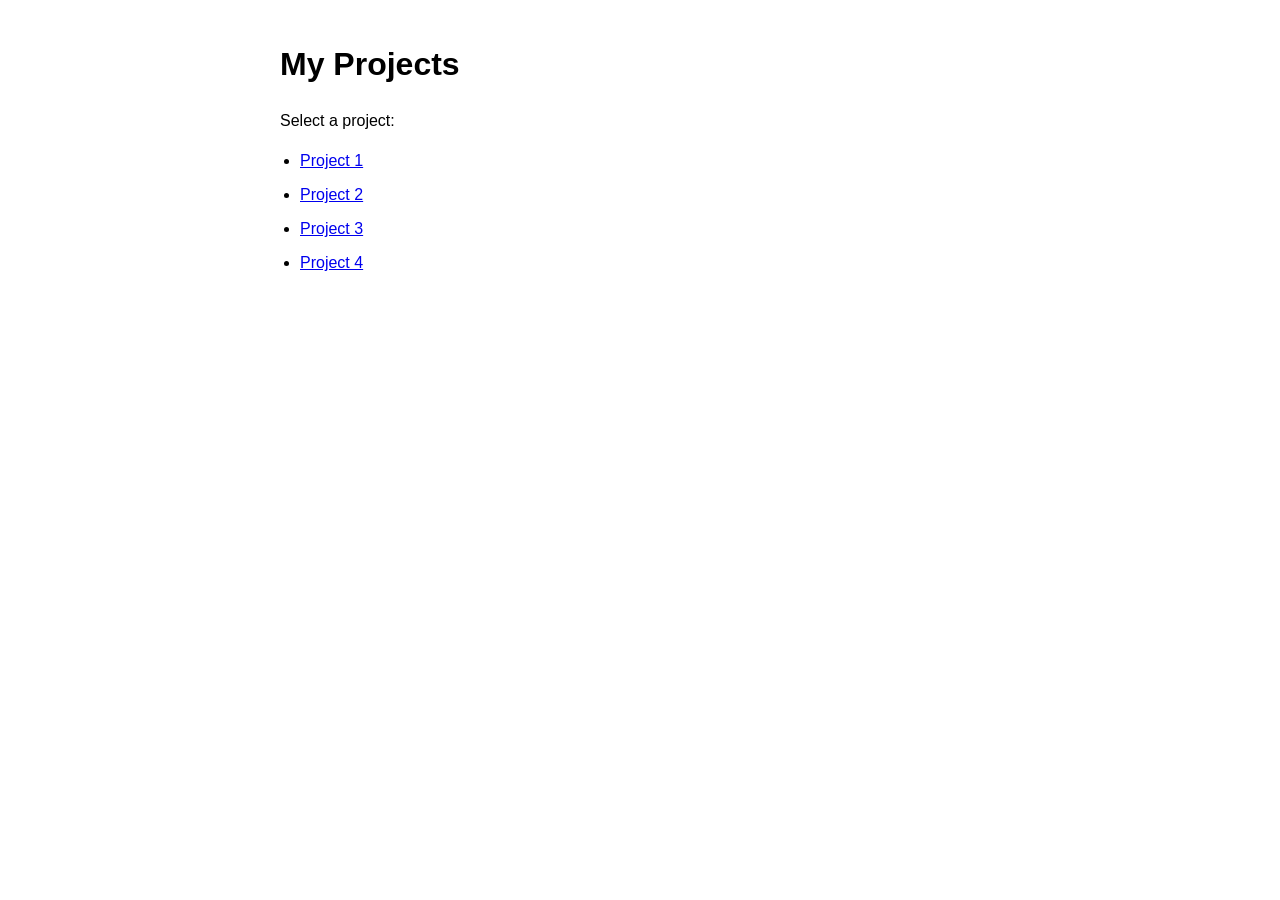
==== index.html @ 3f70c769 "Add project folder structure and navigator Co-authored-by: MrBobs-bobbi <193636886+MrBobs-bobbi@user" ====
<!DOCTYPE html>
<html lang="en">
<head>
  <meta charset="UTF-8" />
  <meta name="viewport" content="width=device-width, initial-scale=1.0" />
  <title>Project Navigator</title>
  <style>
    body {
      font-family: Arial, sans-serif;
      max-width: 720px;
      margin: 40px auto;
      padding: 0 16px;
      line-height: 1.5;
    }
    ul {
      padding-left: 20px;
    }
    li {
      margin: 10px 0;
    }
  </style>
</head>
<body>
  <h1>My Projects</h1>
  <p>Select a project:</p>
  <ul>
    <li><a href="./project-1/">Project 1</a></li>
    <li><a href="./project-2/">Project 2</a></li>
    <li><a href="./project-3/">Project 3</a></li>
    <li><a href="./project-4/">Project 4</a></li>
  </ul>
</body>
</html>
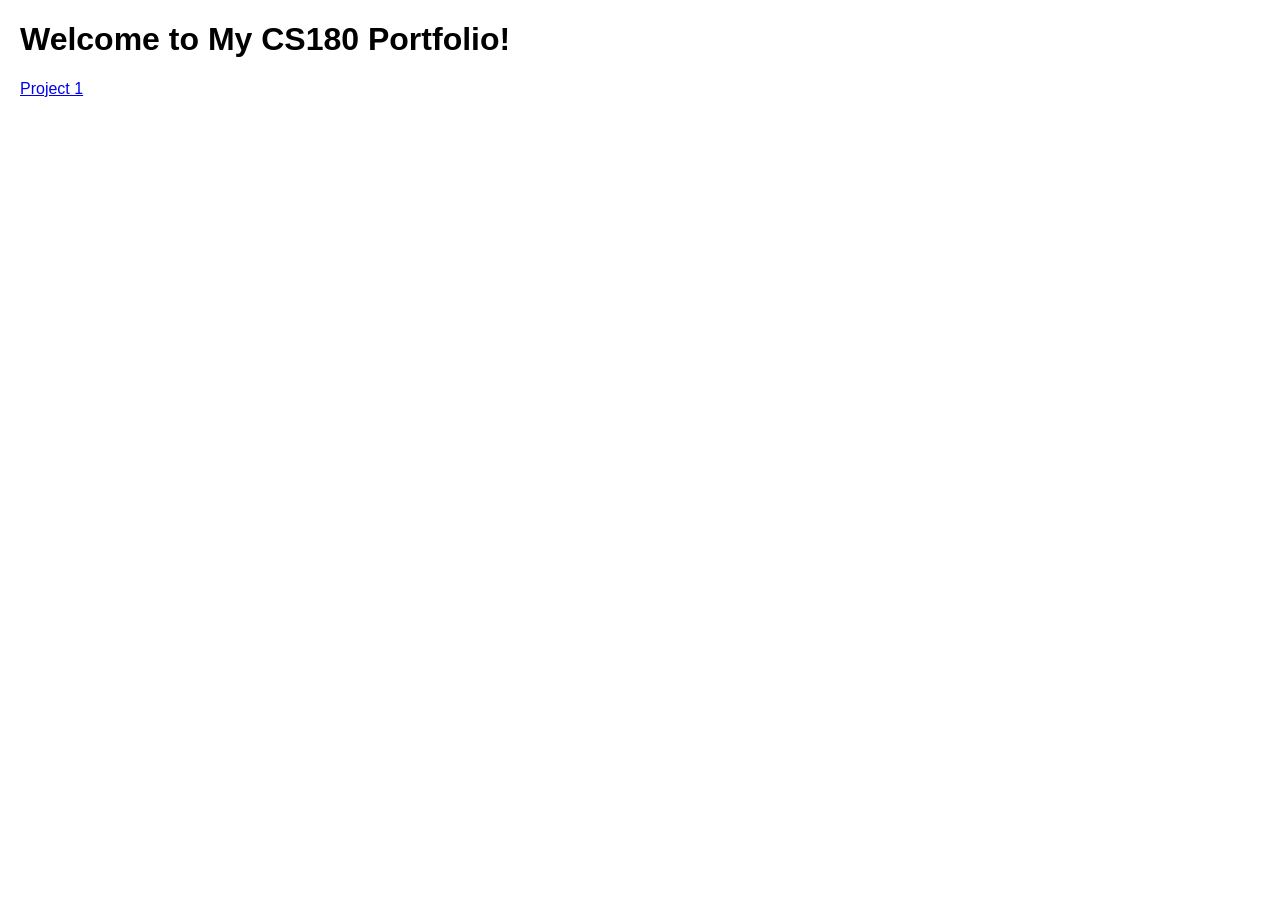
==== commit 9a62833f: "test test" ====
--- a/index.html
+++ b/index.html
@@ -1,33 +1,16 @@
 <!DOCTYPE html>
-<html lang="en">
+<html>
 <head>
-  <meta charset="UTF-8" />
-  <meta name="viewport" content="width=device-width, initial-scale=1.0" />
-  <title>Project Navigator</title>
-  <style>
-    body {
-      font-family: Arial, sans-serif;
-      max-width: 720px;
-      margin: 40px auto;
-      padding: 0 16px;
-      line-height: 1.5;
-    }
-    ul {
-      padding-left: 20px;
-    }
-    li {
-      margin: 10px 0;
-    }
-  </style>
+    <title>My Portfolio</title>
+    <style>
+        body {
+            font-family: Arial, sans-serif;
+            margin: 20px;
+        }
+    </style>
 </head>
 <body>
-  <h1>My Projects</h1>
-  <p>Select a project:</p>
-  <ul>
-    <li><a href="./project-1/">Project 1</a></li>
-    <li><a href="./project-2/">Project 2</a></li>
-    <li><a href="./project-3/">Project 3</a></li>
-    <li><a href="./project-4/">Project 4</a></li>
-  </ul>
+    <h1>Welcome to My CS180 Portfolio!</h1>
+    <a href="./1/index.html">Project 1</a>
 </body>
 </html>
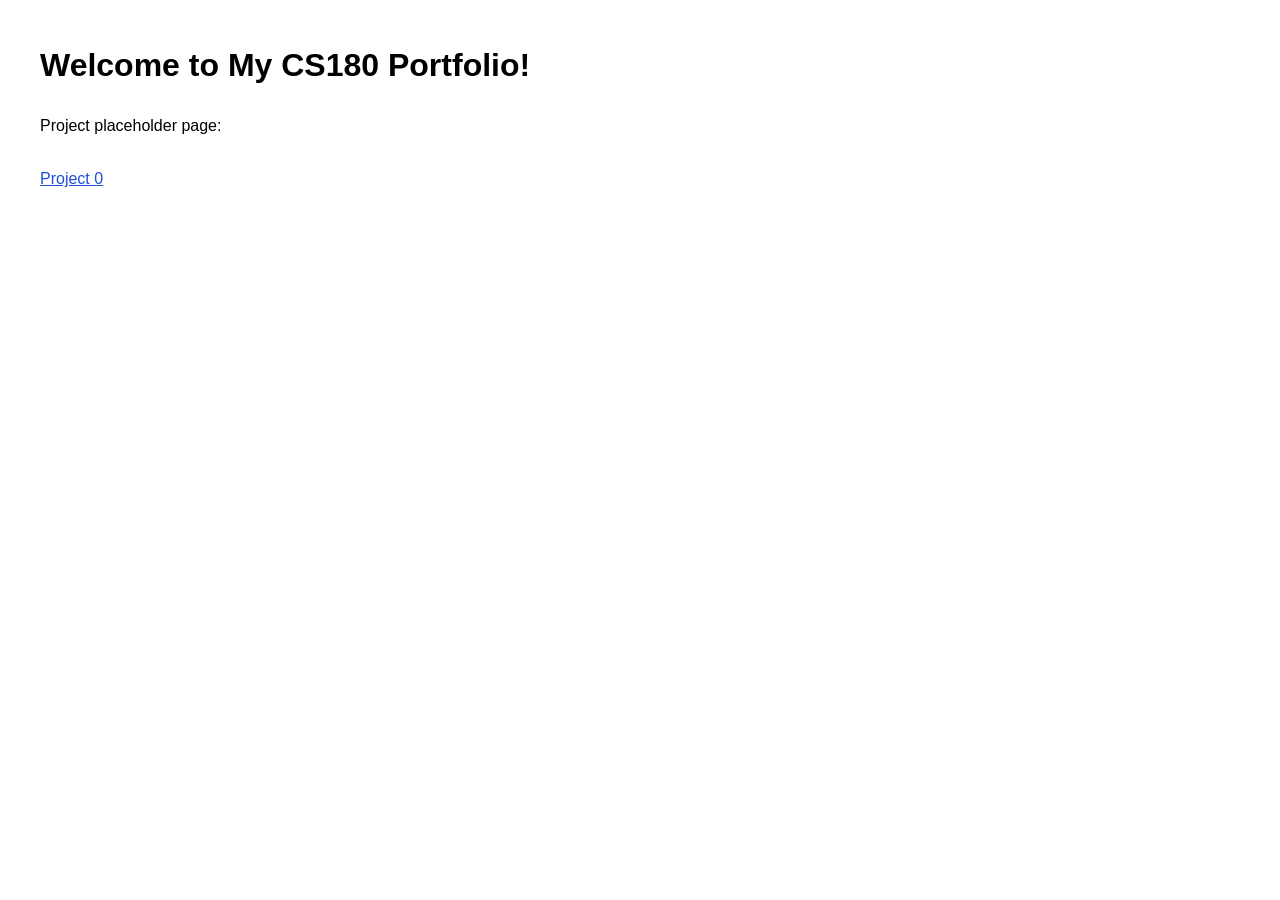
==== commit 4e9bc5da: "FINISHED PROJECT 0" ====
--- a/index.html
+++ b/index.html
@@ -5,12 +5,19 @@
     <style>
         body {
             font-family: Arial, sans-serif;
-            margin: 20px;
+            margin: 40px;
+            line-height: 1.6;
+        }
+        a {
+            display: inline-block;
+            margin-top: 12px;
+            color: #1d4ed8;
         }
     </style>
 </head>
 <body>
     <h1>Welcome to My CS180 Portfolio!</h1>
-    <a href="./1/index.html">Project 1</a>
+    <p>Project placeholder page:</p>
+    <a href="./0/index.html">Project 0</a>
 </body>
 </html>
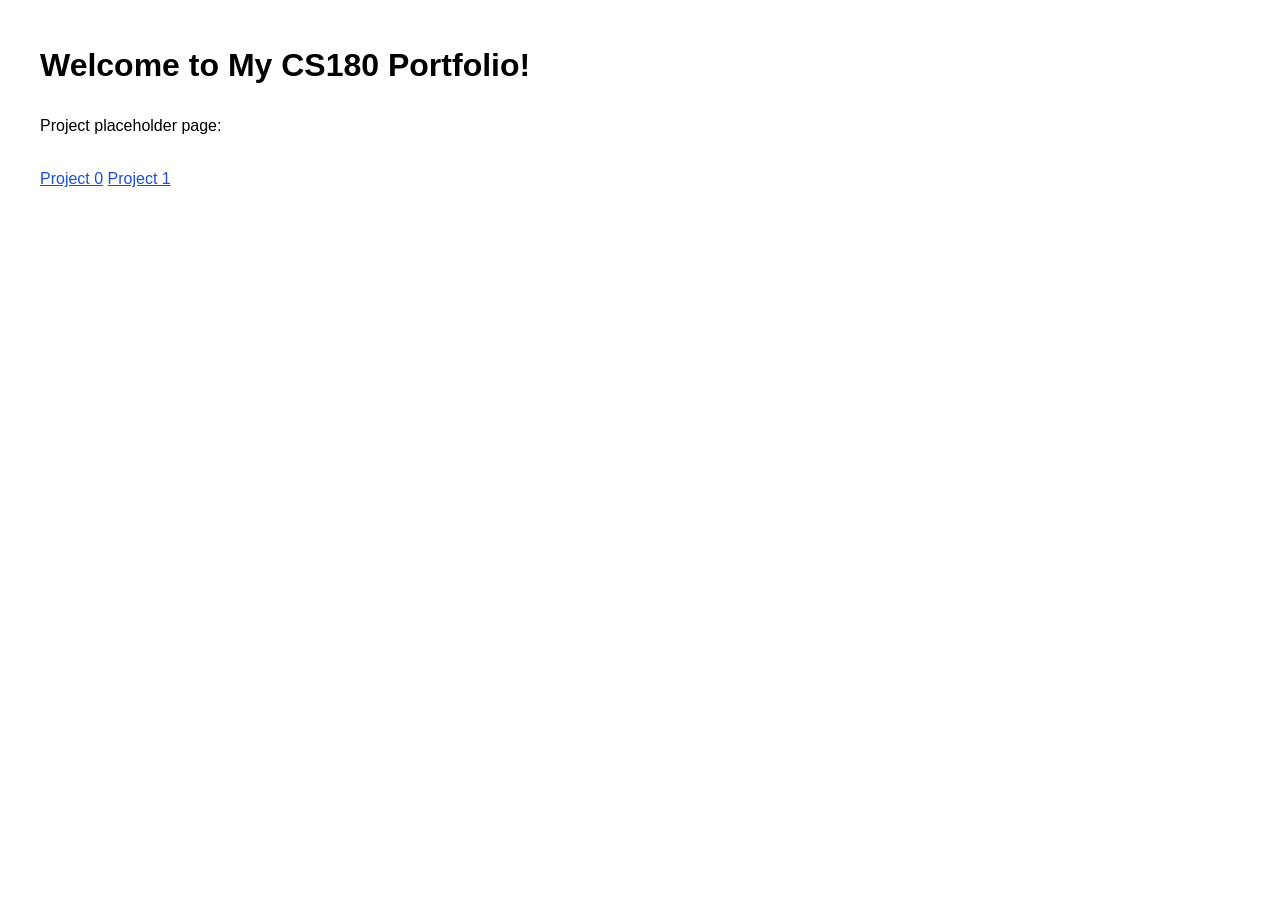
==== commit c51efae5: "project 1" ====
--- a/index.html
+++ b/index.html
@@ -19,5 +19,7 @@
     <h1>Welcome to My CS180 Portfolio!</h1>
     <p>Project placeholder page:</p>
     <a href="./0/index.html">Project 0</a>
+    
+    <a href="./1/index.html">Project 1</a>
 </body>
 </html>
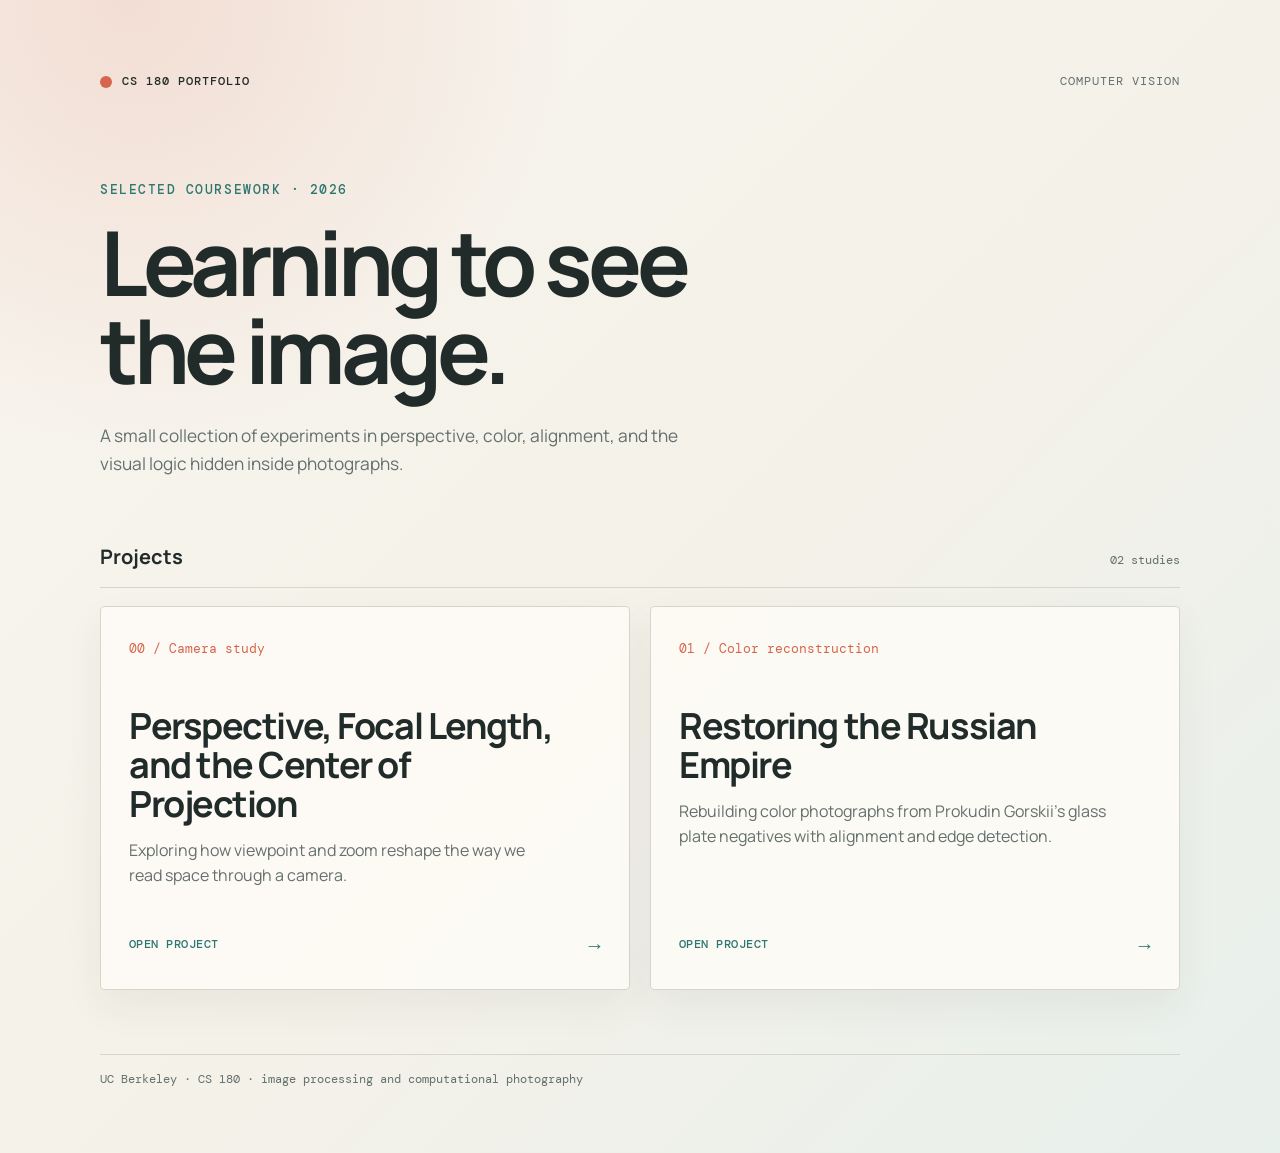
==== commit a6bfbbfb: "fix" ====
--- a/index.html
+++ b/index.html
@@ -1,25 +1,253 @@
 <!DOCTYPE html>
-<html>
+<html lang="en">
 <head>
-    <title>My Portfolio</title>
+    <meta charset="UTF-8">
+    <meta name="viewport" content="width=device-width, initial-scale=1.0">
+    <title>CS 180 Portfolio</title>
     <style>
+        @import url('https://fonts.googleapis.com/css2?family=DM+Mono:wght@400;500&family=Manrope:wght@400;600;700;800&display=swap');
+
+        :root {
+            --ink: #202b2a;
+            --muted: #63706d;
+            --paper: #f4f1e9;
+            --panel: #fffdf8;
+            --line: #d9d5ca;
+            --coral: #d7654d;
+            --teal: #2e7771;
+        }
+
+        * { box-sizing: border-box; }
+
         body {
-            font-family: Arial, sans-serif;
-            margin: 40px;
+            min-height: 100vh;
+            margin: 0;
+            color: var(--ink);
+            background:
+                radial-gradient(circle at 10% 0%, rgba(215, 101, 77, 0.16), transparent 28rem),
+                linear-gradient(135deg, #f8f5ee 0%, var(--paper) 55%, #e8f0ec 100%);
+            font-family: 'Manrope', sans-serif;
             line-height: 1.6;
         }
-        a {
-            display: inline-block;
-            margin-top: 12px;
-            color: #1d4ed8;
+
+        .page-shell {
+            width: min(1080px, calc(100% - 40px));
+            margin: 0 auto;
+            padding: 72px 0 64px;
+        }
+
+        .topline {
+            display: flex;
+            align-items: center;
+            justify-content: space-between;
+            gap: 24px;
+            margin-bottom: 88px;
+            color: var(--muted);
+            font-family: 'DM Mono', monospace;
+            font-size: 0.78rem;
+            letter-spacing: 0.08em;
+            text-transform: uppercase;
+        }
+
+        .mark {
+            display: inline-flex;
+            align-items: center;
+            gap: 10px;
+            color: var(--ink);
+            font-weight: 500;
+        }
+
+        .mark::before {
+            width: 12px;
+            height: 12px;
+            border-radius: 50%;
+            background: var(--coral);
+            content: '';
+        }
+
+        .intro {
+            max-width: 760px;
+            margin-bottom: 64px;
+        }
+
+        .eyebrow {
+            margin-bottom: 18px;
+            color: var(--teal);
+            font-family: 'DM Mono', monospace;
+            font-size: 0.8rem;
+            font-weight: 500;
+            letter-spacing: 0.12em;
+            text-transform: uppercase;
+        }
+
+        h1 {
+            max-width: 720px;
+            margin: 0;
+            font-size: clamp(2.8rem, 7vw, 5.8rem);
+            line-height: 0.98;
+            letter-spacing: -0.06em;
+        }
+
+        .intro p {
+            max-width: 590px;
+            margin: 28px 0 0;
+            color: var(--muted);
+            font-size: 1.08rem;
+        }
+
+        .projects-heading {
+            display: flex;
+            align-items: baseline;
+            justify-content: space-between;
+            gap: 20px;
+            margin-bottom: 18px;
+            border-bottom: 1px solid var(--line);
+            padding-bottom: 14px;
+        }
+
+        .projects-heading h2 {
+            margin: 0;
+            font-size: 1.25rem;
+        }
+
+        .projects-heading span {
+            color: var(--muted);
+            font-family: 'DM Mono', monospace;
+            font-size: 0.75rem;
+        }
+
+        .project-grid {
+            display: grid;
+            grid-template-columns: repeat(2, minmax(0, 1fr));
+            gap: 20px;
+        }
+
+        .project-card {
+            display: flex;
+            min-height: 300px;
+            flex-direction: column;
+            justify-content: space-between;
+            padding: 28px;
+            border: 1px solid var(--line);
+            border-radius: 4px;
+            background: rgba(255, 253, 248, 0.8);
+            box-shadow: 0 16px 40px rgba(45, 55, 50, 0.06);
+            text-decoration: none;
+            transition: transform 180ms ease, border-color 180ms ease, box-shadow 180ms ease;
+        }
+
+        .project-card:hover,
+        .project-card:focus-visible {
+            border-color: var(--teal);
+            box-shadow: 0 20px 48px rgba(45, 55, 50, 0.12);
+            outline: none;
+            transform: translateY(-5px);
+        }
+
+        .project-number {
+            color: var(--coral);
+            font-family: 'DM Mono', monospace;
+            font-size: 0.8rem;
+        }
+
+        .project-card h3 {
+            max-width: 430px;
+            margin: 46px 0 14px;
+            color: var(--ink);
+            font-size: clamp(1.5rem, 3vw, 2.25rem);
+            line-height: 1.08;
+            letter-spacing: -0.04em;
+        }
+
+        .project-card p {
+            max-width: 430px;
+            margin: 0;
+            color: var(--muted);
+        }
+
+        .project-link {
+            display: flex;
+            align-items: center;
+            justify-content: space-between;
+            margin-top: 40px;
+            color: var(--teal);
+            font-family: 'DM Mono', monospace;
+            font-size: 0.78rem;
+            font-weight: 500;
+            letter-spacing: 0.04em;
+            text-transform: uppercase;
+        }
+
+        .project-link span:last-child {
+            font-size: 1.25rem;
+            transition: transform 180ms ease;
+        }
+
+        .project-card:hover .project-link span:last-child,
+        .project-card:focus-visible .project-link span:last-child {
+            transform: translateX(5px);
+        }
+
+        footer {
+            margin-top: 64px;
+            border-top: 1px solid var(--line);
+            padding-top: 16px;
+            color: var(--muted);
+            font-family: 'DM Mono', monospace;
+            font-size: 0.72rem;
+        }
+
+        @media (max-width: 680px) {
+            .page-shell { padding-top: 36px; }
+            .topline { margin-bottom: 64px; }
+            .topline span:last-child { display: none; }
+            .intro { margin-bottom: 48px; }
+            .project-grid { grid-template-columns: 1fr; }
+            .project-card { min-height: 260px; }
         }
     </style>
 </head>
 <body>
-    <h1>Welcome to My CS180 Portfolio!</h1>
-    <p>Project placeholder page:</p>
-    <a href="./0/index.html">Project 0</a>
-    
-    <a href="./1/index.html">Project 1</a>
+    <main class="page-shell">
+        <div class="topline">
+            <span class="mark">CS 180 portfolio</span>
+            <span>Computer vision</span>
+        </div>
+
+        <header class="intro">
+            <div class="eyebrow">Selected coursework · 2026</div>
+            <h1>Learning to see the image.</h1>
+            <p>A small collection of experiments in perspective, color, alignment, and the visual logic hidden inside photographs.</p>
+        </header>
+
+        <section aria-labelledby="projects-title">
+            <div class="projects-heading">
+                <h2 id="projects-title">Projects</h2>
+                <span>02 studies</span>
+            </div>
+
+            <div class="project-grid">
+                <a class="project-card" href="./0/index.html">
+                    <div>
+                        <span class="project-number">00 / Camera study</span>
+                        <h3>Perspective, Focal Length, and the Center of Projection</h3>
+                        <p>Exploring how viewpoint and zoom reshape the way we read space through a camera.</p>
+                    </div>
+                    <div class="project-link"><span>Open project</span><span aria-hidden="true">→</span></div>
+                </a>
+
+                <a class="project-card" href="./1/index.html">
+                    <div>
+                        <span class="project-number">01 / Color reconstruction</span>
+                        <h3>Restoring the Russian Empire</h3>
+                        <p>Rebuilding color photographs from Prokudin Gorskii's glass plate negatives with alignment and edge detection.</p>
+                    </div>
+                    <div class="project-link"><span>Open project</span><span aria-hidden="true">→</span></div>
+                </a>
+            </div>
+        </section>
+
+        <footer>UC Berkeley · CS 180 · image processing and computational photography</footer>
+    </main>
 </body>
 </html>
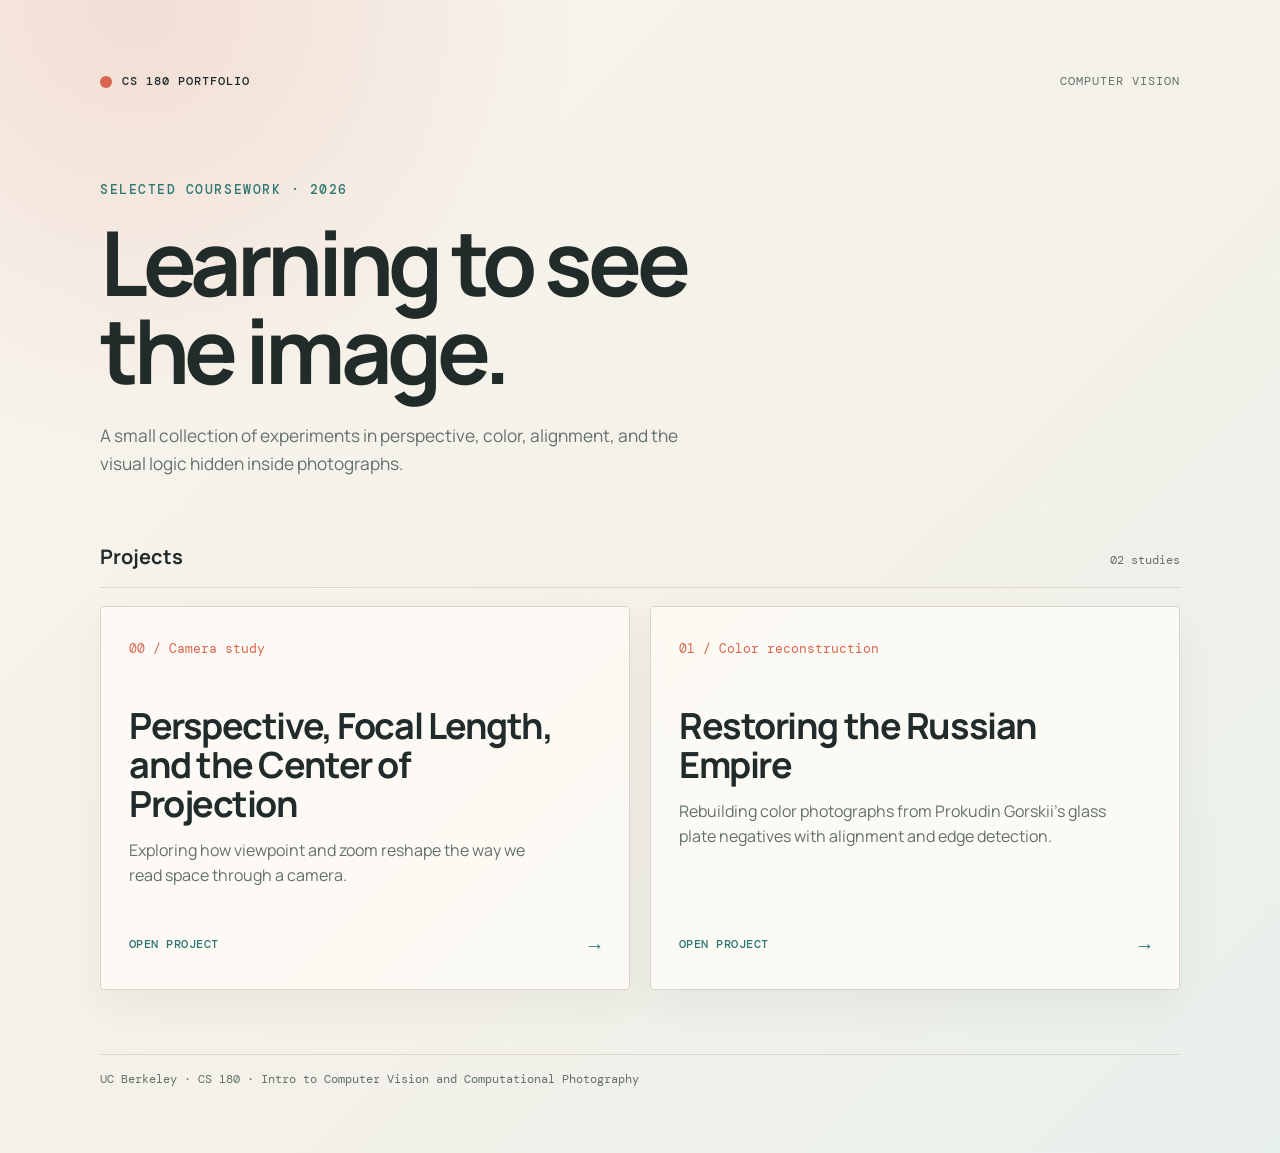
==== commit 7b41145b: "fix" ====
--- a/index.html
+++ b/index.html
@@ -247,7 +247,7 @@
             </div>
         </section>
 
-        <footer>UC Berkeley · CS 180 · image processing and computational photography</footer>
+        <footer>UC Berkeley · CS 180 · Intro to Computer Vision and Computational Photography</footer>
     </main>
 </body>
 </html>
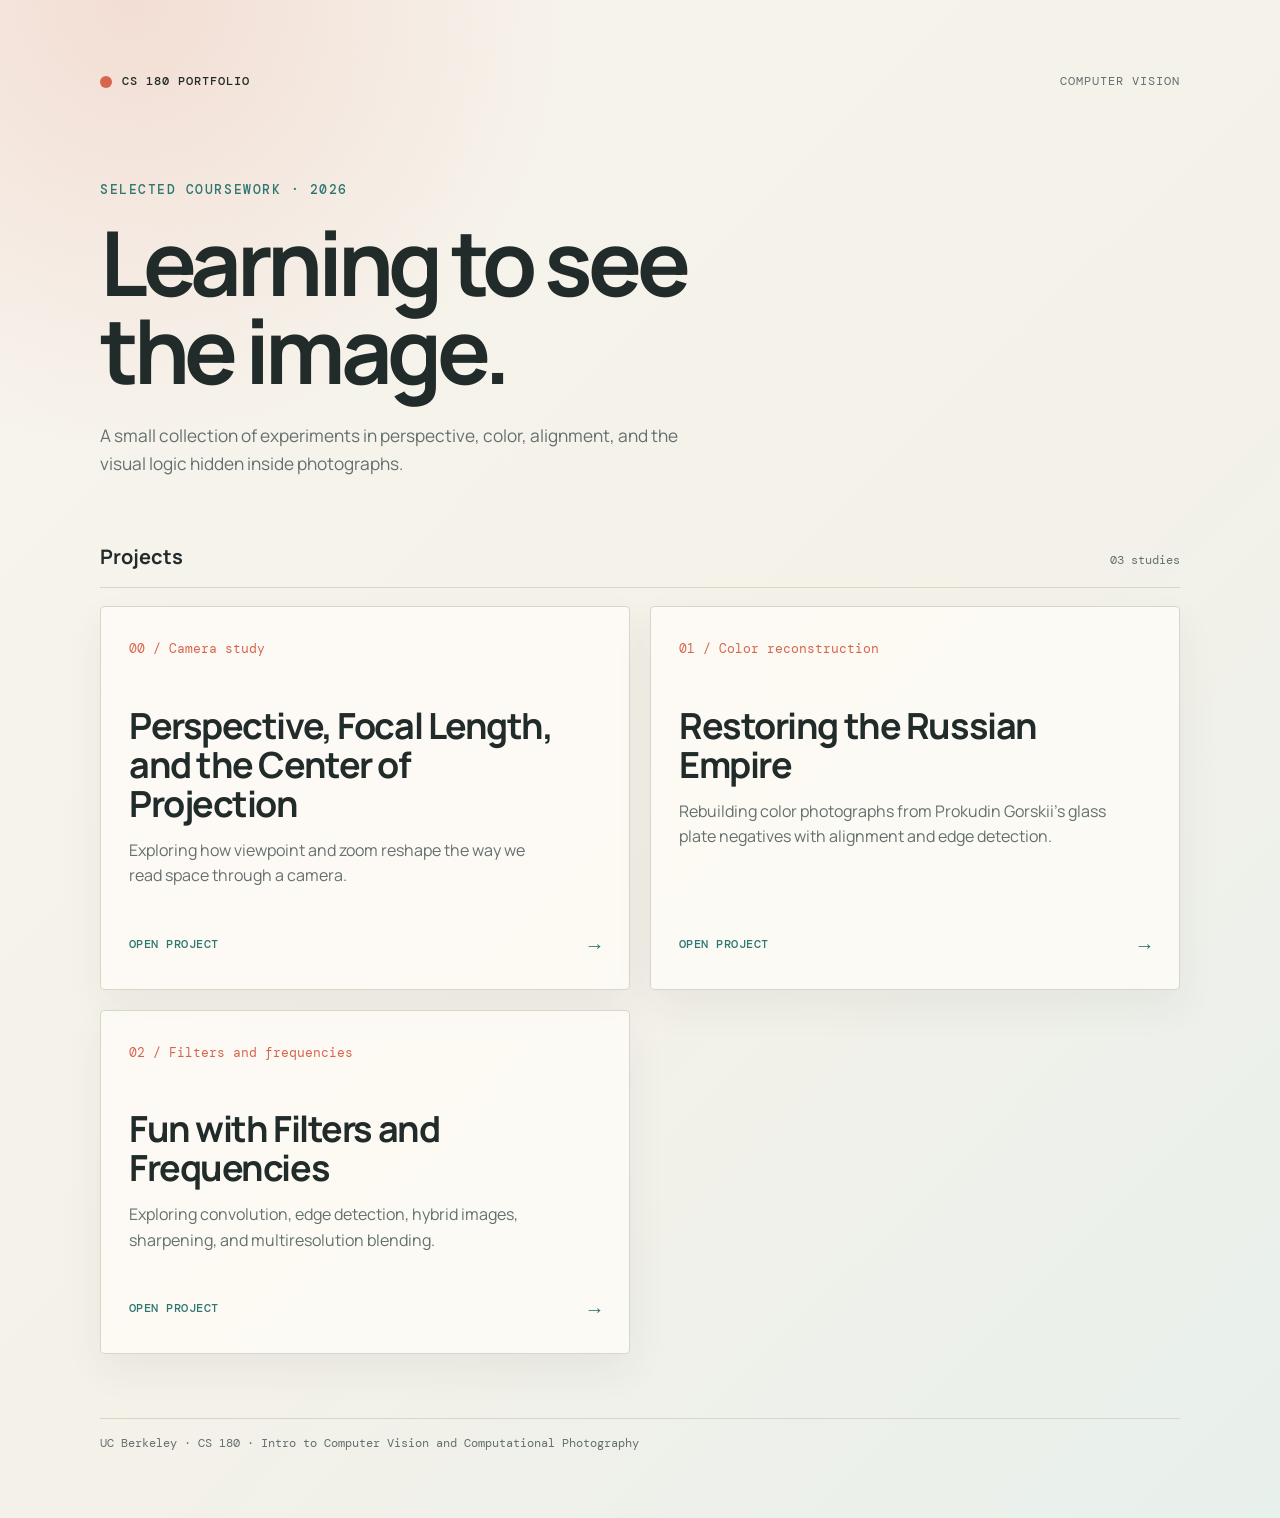
==== commit 11a02ed9: "update directory" ====
--- a/index.html
+++ b/index.html
@@ -223,7 +223,7 @@
         <section aria-labelledby="projects-title">
             <div class="projects-heading">
                 <h2 id="projects-title">Projects</h2>
-                <span>02 studies</span>
+                <span>03 studies</span>
             </div>
 
             <div class="project-grid">
@@ -244,6 +244,15 @@
                     </div>
                     <div class="project-link"><span>Open project</span><span aria-hidden="true">→</span></div>
                 </a>
+
+                <a class="project-card" href="./2/index.html">
+                    <div>
+                        <span class="project-number">02 / Filters and frequencies</span>
+                        <h3>Fun with Filters and Frequencies</h3>
+                        <p>Exploring convolution, edge detection, hybrid images, sharpening, and multiresolution blending.</p>
+                    </div>
+                    <div class="project-link"><span>Open project</span><span aria-hidden="true">→</span></div>
+                </a>
             </div>
         </section>
 
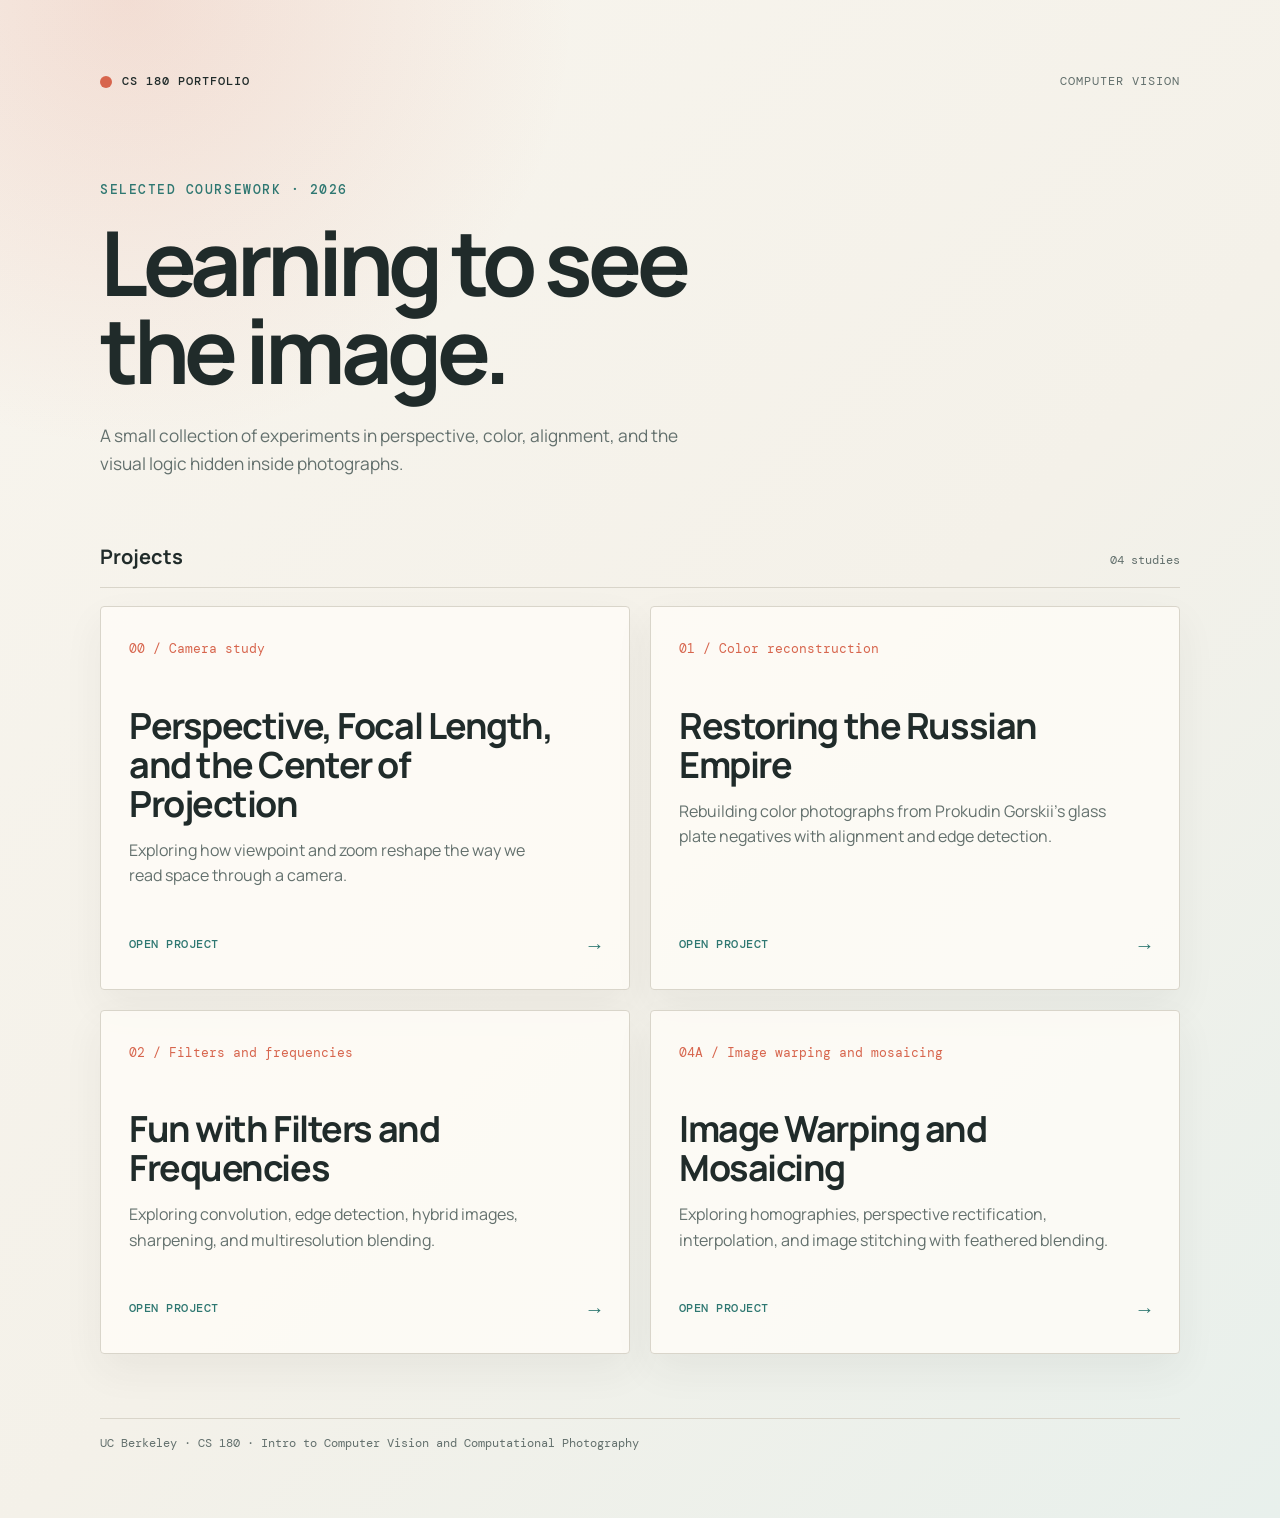
==== commit 93fa3a5a: "Initial commit (history wiped)" ====
--- a/index.html
+++ b/index.html
@@ -223,7 +223,7 @@
         <section aria-labelledby="projects-title">
             <div class="projects-heading">
                 <h2 id="projects-title">Projects</h2>
-                <span>03 studies</span>
+                <span>04 studies</span>
             </div>
 
             <div class="project-grid">
@@ -253,6 +253,17 @@
                     </div>
                     <div class="project-link"><span>Open project</span><span aria-hidden="true">→</span></div>
                 </a>
+                <a class="project-card" href="./4a/index.html">
+    <div>
+        <span class="project-number">04A / Image warping and mosaicing</span>
+        <h3>Image Warping and Mosaicing</h3>
+        <p>Exploring homographies, perspective rectification, interpolation, and image stitching with feathered blending.</p>
+    </div>
+    <div class="project-link">
+        <span>Open project</span>
+        <span aria-hidden="true">→</span>
+    </div>
+</a>
             </div>
         </section>
 
